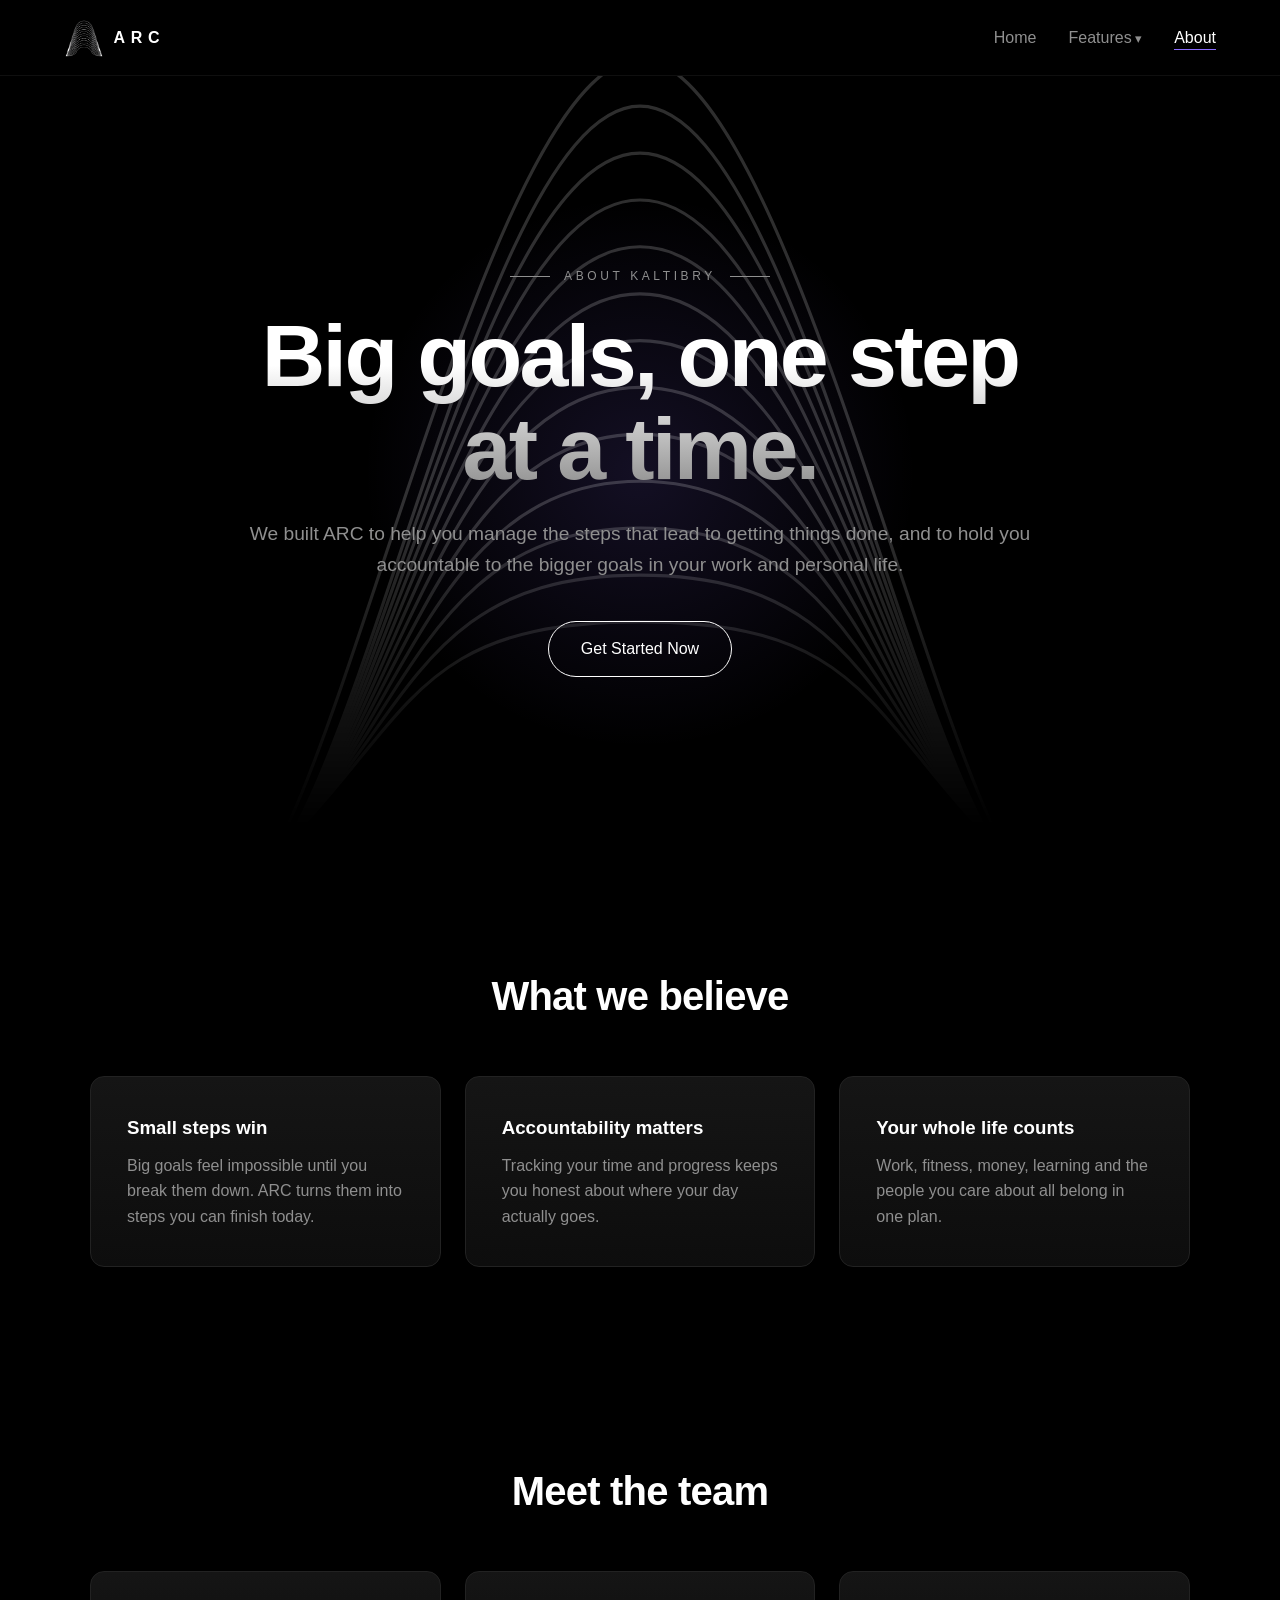
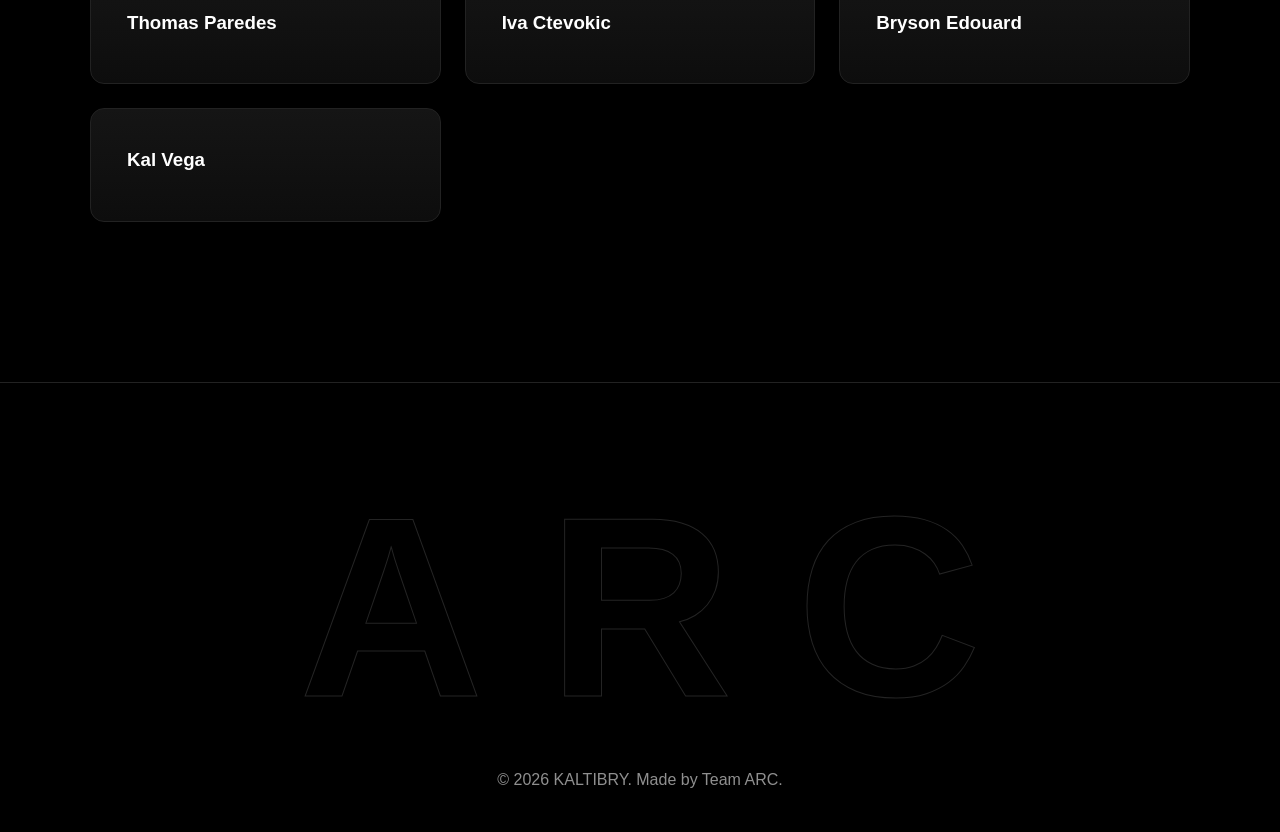
==== about.html @ 966d4d97 "aboutme page" ====
<!DOCTYPE html>
<html lang="en">

<head>
  <meta charset="UTF-8">
  <meta name="viewport" content="width=device-width, initial-scale=1.0">
  <meta name="description" content="About ARC by KALTIBRY: who we are, what we believe, and the team behind it.">
  <title>About | ARC</title>

  <link rel="stylesheet" href="css/styles.css">
</head>

<body>

  <header class="site-header">
    <a href="index.html" class="logo">
      <img src="images/arcofficial.png" alt="ARC logo" width="40" height="40">
      <span>ARC</span>
    </a>

    <nav aria-label="Main navigation">
      <ul class="nav-links">
        <li><a href="index.html">Home</a></li>
        <li class="dropdown">
          <a href="features.html" class="dropdown-toggle">Features</a>
          <ul class="dropdown-menu">
            <li><a href="features.html#work">Work</a></li>
            <li><a href="features.html#fitness">Fitness</a></li>
            <li><a href="features.html#finances">Finances</a></li>
            <li><a href="features.html#learning">Learning</a></li>
            <li><a href="features.html#personal">Personal</a></li>
            <li><a href="features.html#relationships">Relationships</a></li>
            <li><a href="features.html#projects">Projects</a></li>
            <li><a href="features.html#custom">Custom</a></li>
            <li><a href="features.html#diet-plans">Diet Plans</a></li>
          </ul>
        </li>
        <!-- aria-current moved here, since this is the About page -->
        <li><a href="about.html" aria-current="page">About</a></li>
      </ul>
    </nav>
  </header>

  <main>
    <section class="hero">
      <p class="eyebrow">About KALTIBRY</p>
      <h1>Big goals, one step at a time.</h1>
      <p class="hero-text">
        We built ARC to help you manage the steps that lead to getting things done,
        and to hold you accountable to the bigger goals in your work and personal life.
      </p>
      <a href="getstarted.html" class="btn">Get Started Now</a>
    </section>

    <section class="features-preview" aria-labelledby="beliefs-heading">
      <h2 id="beliefs-heading">What we believe</h2>

      <div class="card-grid">
        <article class="card">
          <h3>Small steps win</h3>
          <p>Big goals feel impossible until you break them down. ARC turns them into steps you can finish today.</p>
        </article>

        <article class="card">
          <h3>Accountability matters</h3>
          <p>Tracking your time and progress keeps you honest about where your day actually goes.</p>
        </article>

        <article class="card">
          <h3>Your whole life counts</h3>
          <p>Work, fitness, money, learning and the people you care about all belong in one plan.</p>
        </article>
      </div>
    </section>

    <!-- TEAM: replace the placeholder names and roles with your real team.
         Need more people? Copy one whole <article> block and paste it below.
         Fewer? Delete a block. The grid adjusts on its own. -->
    <section class="features-preview" aria-labelledby="team-heading">
      <h2 id="team-heading">Meet the team</h2>

      <div class="card-grid">
        <article class="card">
          <h3>Thomas Paredes</h3>
        </article>

        <article class="card">
          <h3>Iva Ctevokic</h3>
        </article>

        <article class="card">
          <h3>Bryson Edouard</h3>
        </article>

        <article class="card">
          <h3>Kal Vega</h3>
        </article>
      </div>
    </section>
  </main>

  <footer class="site-footer">
    <p>&copy; 2026 KALTIBRY. Made by Team ARC.</p>
  </footer>
</body>
</html>
---- css/styles.css ----
/* COLOR VARIABLES */
:root {
  --bg: #000000;
  --surface: #0d0d0d;
  --surface-2: #151515;
  --text: #ffffff;
  --muted: #8f8f8f;
  --border: #222222;
  --border-hover: #4a4a4a;
  --purple: #8b6cff;
  --purple-glow: rgba(139, 108, 255, 0.35);
  --radius: 14px;
  --ease: cubic-bezier(0.22, 1, 0.36, 1);   /* a smooth "slow at the end" curve */
}


/* RESET & BASE  */
* {
  margin: 0;
  padding: 0;
  box-sizing: border-box;
}

html {
  scroll-behavior: smooth;
}

body {
  font-family: "Helvetica Neue", Arial, sans-serif;
  background: var(--bg);
  color: var(--text);
  line-height: 1.6;
  -webkit-font-smoothing: antialiased;
}

img {
  max-width: 100%;
  display: block;
}

a {
  color: inherit;
  text-decoration: none;
}


/* GLASS STICKY HEADER */
   
.site-header {
  position: sticky;
  top: 0;
  z-index: 50;
  display: flex;
  justify-content: space-between;
  align-items: center;
  padding: 1.1rem 5%;
  background: rgba(0, 0, 0, 0.6);
  backdrop-filter: blur(14px);
  -webkit-backdrop-filter: blur(14px);   /* Safari needs the -webkit- version */
  border-bottom: 1px solid rgba(255, 255, 255, 0.06);
}

.logo {
  display: flex;
  align-items: center;
  gap: 0.6rem;
  font-weight: 700;
  letter-spacing: 0.35em;
}

.nav-links {
  display: flex;
  gap: 2rem;
  list-style: none;
}


/* NAV UNDERLINE ANIMATION */

.nav-links > li > a {
  color: var(--muted);
  padding-bottom: 4px;
  background: linear-gradient(var(--text), var(--text)) no-repeat left bottom / 0% 1px;
  transition: color 0.3s, background-size 0.4s var(--ease);
}

.nav-links > li > a:hover {
  color: var(--text);
  background-size: 100% 1px;
}

/* purple underline */
.nav-links > li > a[aria-current="page"] {
  color: var(--text);
  background-image: linear-gradient(var(--purple), var(--purple));
  background-size: 100% 1px;
}


/* DROPDOWN MENU  */
  
.dropdown {
  position: relative;
}

.dropdown-toggle::after {
  content: " \25BE";   /* ▾ */
  font-size: 0.8em;
}

.dropdown-menu {
  position: absolute;
  top: 100%;
  left: 50%;
  min-width: 200px;
  margin-top: 0.75rem;
  padding: 0.5rem;
  list-style: none;
  background: rgba(13, 13, 13, 0.92);
  backdrop-filter: blur(14px);
  -webkit-backdrop-filter: blur(14px);
  border: 1px solid var(--border);
  border-radius: var(--radius);
  box-shadow: 0 25px 50px rgba(0, 0, 0, 0.7);
  z-index: 100;

  /* hidden state */
  opacity: 0;
  visibility: hidden;
  transform: translate(-50%, 8px);
  transition: opacity 0.25s, transform 0.35s var(--ease), visibility 0.25s;
}

/* invisible bridge so the menu doesn't close while the mouse moves from "Features" down to the menu */
.dropdown-menu::before {
  content: "";
  position: absolute;
  top: -0.75rem;
  left: 0;
  right: 0;
  height: 0.75rem;
}

/* visible state */
.dropdown:hover .dropdown-menu,
.dropdown:focus-within .dropdown-menu {
  opacity: 1;
  visibility: visible;
  transform: translate(-50%, 0);
}

.dropdown-menu a {
  display: block;
  padding: 0.55rem 1rem;
  border-radius: 8px;
  color: var(--muted);
  white-space: nowrap;
  transition: background 0.2s, color 0.2s, padding-left 0.3s var(--ease);
}

.dropdown-menu a:hover,
.dropdown-menu a:focus {
  background: var(--surface-2);
  color: var(--text);
  padding-left: 1.4rem;   /* small nudge to the right on hover */
}


/* IMMERSIVE HERO */

.hero {
  position: relative;
  min-height: 88vh;
  display: flex;
  flex-direction: column;
  align-items: center;
  justify-content: center;
  text-align: center;
  padding: 6rem 5%;
  overflow: hidden;   /* cuts off anything that floats outside the hero */
  isolation: isolate; /* keeps the z-index layers below contained */
}

.hero::before {
  content: "";
  position: absolute;
  inset: 0;   
  background: url("../images/arc-arches.svg") no-repeat center 55% / min(900px, 120%) auto;
  opacity: 0.18;
  z-index: -1;
  animation: float 10s ease-in-out infinite;

  /* fades the arches out toward the bottom */
  -webkit-mask-image: linear-gradient(180deg, #000 55%, transparent 95%);
  mask-image: linear-gradient(180deg, #000 55%, transparent 95%);
}

.hero::after {
  content: "";
  position: absolute;
  left: 50%;
  top: 50%;
  width: min(600px, 100%);
  height: min(600px, 100%);
  transform: translate(-50%, -50%);
  background: radial-gradient(circle, rgba(139, 108, 255, 0.14), transparent 65%);
  z-index: -2;
  animation: pulse 8s ease-in-out infinite;
}

/* keep the text column readable */
.hero > * {
  max-width: 800px;
}

/* @keyframes = a named animation. 0% is the start, 100% is the end. */
@keyframes float {
  0%, 100% { transform: translateY(0) scale(1); }
  50%      { transform: translateY(-18px) scale(1.02); }
}

@keyframes pulse {
  0%, 100% { opacity: 0.7; }
  50%      { opacity: 1; }
}

@keyframes fade-up {
  from { opacity: 0; transform: translateY(24px); }
  to   { opacity: 1; transform: translateY(0); }
}

/* line animation-delay */
.hero > * {
  animation: fade-up 1s var(--ease) both;
}
.hero > *:nth-child(1) { animation-delay: 0.1s; }
.hero > *:nth-child(2) { animation-delay: 0.25s; }
.hero > *:nth-child(3) { animation-delay: 0.4s; }
.hero > *:nth-child(4) { animation-delay: 0.55s; }

/* "— TEXT —" lines on both sides, matching the line in logo */
.eyebrow {
  display: inline-flex;
  align-items: center;
  gap: 0.9rem;
  color: var(--muted);
  text-transform: uppercase;
  letter-spacing: 0.3em;
  font-size: 0.75rem;
  margin-bottom: 1.5rem;
}

.eyebrow::before,
.eyebrow::after {
  content: "";
  width: 40px;
  height: 1px;
  background: currentColor;   
}

/* font size for screen width (vw) */
.hero h1 {
  font-size: clamp(2.6rem, 7vw, 5.5rem);
  line-height: 1.05;
  letter-spacing: -0.03em;
  margin-bottom: 1.5rem;

  background: linear-gradient(180deg, #ffffff 30%, #7a7a7a 110%);
  -webkit-background-clip: text;
  background-clip: text;
  color: transparent;
}

.hero-text {
  color: var(--muted);
  font-size: clamp(1rem, 1.6vw, 1.2rem);
  margin-bottom: 2.5rem;
}


/*  BUTTONS  */
.btn {
  display: inline-block;
  padding: 0.9rem 2rem;
  border: 1px solid var(--text);
  border-radius: 999px;
  font-size: 1rem;
  font-family: inherit;
  cursor: pointer;
  transition: background 0.3s, color 0.3s, box-shadow 0.4s, transform 0.3s var(--ease);
}

.btn:hover {
  background: var(--text);
  color: var(--bg);
  transform: translateY(-2px);
  box-shadow: 0 10px 30px -10px var(--purple-glow);  
}

.btn-solid {
  background: var(--text);
  color: var(--bg);
  font-weight: 600;
}

.btn-solid:hover {
  background: var(--bg);
  color: var(--text);
}


/* CARDS WITH HOVER LIFT */
.features-preview {
  padding: 6rem 5%;
}

.features-preview h2 {
  text-align: center;
  margin-bottom: 3rem;
  font-size: clamp(1.7rem, 3.5vw, 2.5rem);
  letter-spacing: -0.02em;
}

.card-grid {
  display: grid;
  grid-template-columns: repeat(3, 1fr);
  gap: 1.5rem;
  max-width: 1100px;
  margin: 0 auto;
}

.card {
  position: relative;
  background: linear-gradient(180deg, var(--surface-2), var(--surface));
  border: 1px solid var(--border);
  border-radius: var(--radius);
  padding: 2.25rem;
  transition: transform 0.5s var(--ease), border-color 0.3s, box-shadow 0.5s;
}

.card:hover {
  transform: translateY(-8px);
  border-color: var(--border-hover);
  box-shadow: 0 30px 60px -30px rgba(255, 255, 255, 0.12);
}

.card h3 {
  margin-bottom: 0.6rem;
}

.card p {
  color: var(--muted);
}


/* SCROLL REVEAL */

@keyframes reveal {
  from { opacity: 0; transform: translateY(50px) scale(0.97); }
  to   { opacity: 1; transform: translateY(0) scale(1); }
}

@supports (animation-timeline: view()) {
  .card,
  .group {
    animation: reveal linear both;
    animation-timeline: view();
    animation-range: entry 0% cover 25%;
  }
}


/* FOOTER WORDMARK */

.site-footer {
  position: relative;
  text-align: center;
  padding: 6rem 5% 2.5rem;
  margin-top: 4rem;
  color: var(--muted);
  border-top: 1px solid var(--border);
  overflow: hidden;
}

.site-footer::before {
  content: "ARC";
  display: block;
  font-size: clamp(5rem, 22vw, 16rem);
  font-weight: 700;
  letter-spacing: 0.25em;
  line-height: 1;
  margin-bottom: 2rem;
  margin-right: -0.25em;   
  color: transparent;
  -webkit-text-stroke: 1px rgba(255, 255, 255, 0.14);
}


/* FEATURES PAGE + FORM */
.page-intro {
  text-align: center;
  padding: 6rem 5% 3.5rem;
  max-width: 850px;
  margin: 0 auto;
}

.page-intro > * {
  animation: fade-up 1s var(--ease) both;
}
.page-intro > *:nth-child(2) { animation-delay: 0.15s; }
.page-intro > *:nth-child(3) { animation-delay: 0.3s; }
.page-intro > *:nth-child(4) { animation-delay: 0.45s; }

.page-intro h1 {
  font-size: clamp(2.1rem, 5vw, 3.5rem);
  line-height: 1.1;
  letter-spacing: -0.02em;
  margin-bottom: 1rem;
}

.jump-links {
  display: flex;
  flex-wrap: wrap;
  justify-content: center;
  gap: 0.6rem;
  list-style: none;
}

.jump-links a {
  display: block;
  padding: 0.45rem 1.1rem;
  border: 1px solid var(--border);
  border-radius: 999px;
  color: var(--muted);
  font-size: 0.9rem;
  transition: border-color 0.3s, color 0.3s, background 0.3s;
}

.jump-links a:hover {
  border-color: var(--text);
  color: var(--bg);
  background: var(--text);
}

.group {
  max-width: 900px;
  margin: 0 auto 2rem;
  padding: 2.75rem;
  background: linear-gradient(180deg, var(--surface-2), var(--surface));
  border: 1px solid var(--border);
  border-radius: var(--radius);
  scroll-margin-top: 6rem;  
  transition: border-color 0.4s, box-shadow 0.4s;
}

/* section gets a purple outline */
.group:target {
  border-color: var(--purple);
  box-shadow: 0 0 0 4px rgba(139, 108, 255, 0.1);
}

.group h2 {
  font-size: clamp(1.6rem, 3vw, 2.2rem);
  letter-spacing: -0.02em;
  margin-bottom: 0.75rem;
}

.group-overview {
  color: var(--muted);
  font-size: 1.1rem;
  margin-bottom: 1.75rem;
}

.group h3 {
  font-size: 0.75rem;
  text-transform: uppercase;
  letter-spacing: 0.2em;
  color: var(--muted);
  margin-bottom: 0.75rem;
}

.group-goals {
  list-style: none;
  margin-bottom: 2rem;
}

.group-goals li {
  position: relative;
  padding: 0.6rem 0 0.6rem 1.75rem;
  border-bottom: 1px solid var(--border);
}

.group-goals li::before {
  content: "";
  position: absolute;
  left: 0;
  top: 50%;
  width: 0.9rem;
  height: 1px;
  background: var(--text);
}

.signup-form {
  display: flex;
  flex-direction: column;
  gap: 0.5rem;
  max-width: 440px;
  margin: 0 auto 3rem;
  padding: 2.5rem;
  background: linear-gradient(180deg, var(--surface-2), var(--surface));
  border: 1px solid var(--border);
  border-radius: var(--radius);
  animation: fade-up 1s var(--ease) 0.3s both;
}

.signup-form label {
  font-size: 0.85rem;
  color: var(--muted);
  letter-spacing: 0.05em;
}

.signup-form input,
.signup-form select {
  padding: 0.85rem 1rem;
  margin-bottom: 1rem;
  background: var(--bg);
  color: var(--text);
  border: 1px solid var(--border);
  border-radius: 10px;
  font-size: 1rem;
  font-family: inherit;
  transition: border-color 0.3s;
}

.signup-form input:hover,
.signup-form select:hover {
  border-color: var(--border-hover);
}

.signup-form button {
  margin-top: 0.5rem;
}


/* lil stuff */

::selection {
  background: var(--purple);
  color: #ffffff;
}

:focus-visible {
  outline: 2px solid var(--purple);
  outline-offset: 3px;
}

html {
  scrollbar-color: #333333 var(--bg);   /* Firefox */
  scrollbar-width: thin;
}

::-webkit-scrollbar {                     /* Chrome | Edge |  Safari */
  width: 10px;
}

::-webkit-scrollbar-track {
  background: var(--bg);
}

::-webkit-scrollbar-thumb {
  background: #333333;
  border-radius: 999px;
  border: 2px solid var(--bg);
}


/* different media */

/* TABLET: 1024px and below */
@media (max-width: 1024px) {
  .card-grid {
    grid-template-columns: repeat(2, 1fr);
  }

  .group {
    margin: 0 5% 1.5rem;
  }

  .hero {
    min-height: 75vh;
  }
}

/* PHONE: 600px and below */
@media (max-width: 600px) {
  .site-header {
    flex-direction: column;
    gap: 0.9rem;
    padding: 1rem 5%;
  }

  .nav-links {
    gap: 1.5rem;
    flex-wrap: wrap;
    justify-content: center;
  }

  .hero {
    min-height: auto;
    padding: 5rem 6% 4rem;
  }

  .hero::before {
    background-size: 150% auto;  
  }

  .card-grid {
    grid-template-columns: 1fr;
  }

  .page-intro {
    padding: 3.5rem 5% 2rem;
  }

  .group {
    padding: 1.75rem;
    scroll-margin-top: 9rem;  
  }

  .group .btn {
    display: block;
    text-align: center;
  }

  .signup-form {
    margin: 0 5% 3rem;
    padding: 1.75rem;
  }
}
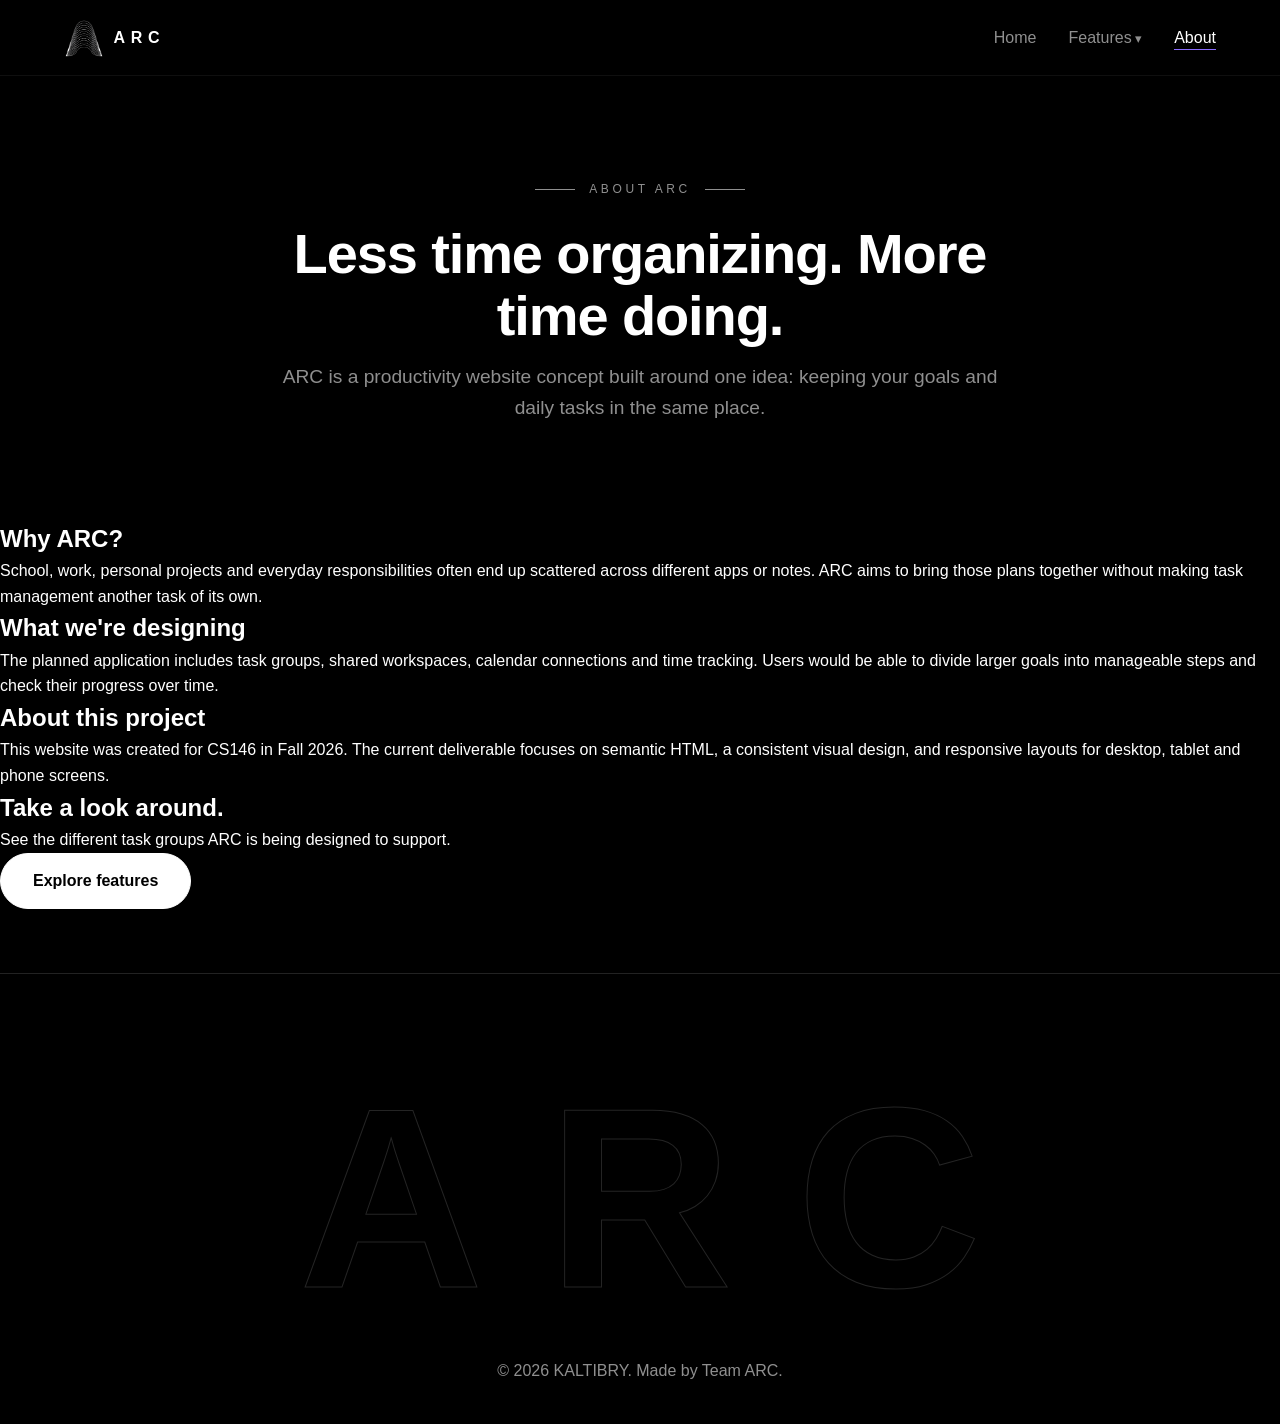
==== commit cdaffc3c: "Revise about.html with updated project info Updated the about page with new project details and impr" ====
--- a/about.html
+++ b/about.html
@@ -1,28 +1,35 @@
 <!DOCTYPE html>
 <html lang="en">
+<head>
 
-<head>
+  <!-- page details and stylesheet -->
+
   <meta charset="UTF-8">
   <meta name="viewport" content="width=device-width, initial-scale=1.0">
-  <meta name="description" content="About ARC by KALTIBRY: who we are, what we believe, and the team behind it.">
+  <meta name="description" content="Learn about ARC, a student project and productivity website concept.">
   <title>About | ARC</title>
-
   <link rel="stylesheet" href="css/styles.css">
 </head>
-
 <body>
 
+  <!-- header with the logo and navigation -->
+
   <header class="site-header">
-    <a href="index.html" class="logo">
-      <img src="images/arcofficial.png" alt="ARC logo" width="40" height="40">
+    <a href="index.html" class="logo" aria-label="ARC home">
+      <img src="images/arcofficial.png" alt="" width="40" height="40">
       <span>ARC</span>
     </a>
+
+    <!-- main links and the features dropdown -->
 
     <nav aria-label="Main navigation">
       <ul class="nav-links">
         <li><a href="index.html">Home</a></li>
         <li class="dropdown">
           <a href="features.html" class="dropdown-toggle">Features</a>
+
+          <!-- dropdown links for the task groups -->
+
           <ul class="dropdown-menu">
             <li><a href="features.html#work">Work</a></li>
             <li><a href="features.html#fitness">Fitness</a></li>
@@ -35,72 +42,59 @@
             <li><a href="features.html#diet-plans">Diet Plans</a></li>
           </ul>
         </li>
-        <!-- aria-current moved here, since this is the About page -->
         <li><a href="about.html" aria-current="page">About</a></li>
       </ul>
     </nav>
   </header>
+  <main>
 
-  <main>
-    <section class="hero">
-      <p class="eyebrow">About KALTIBRY</p>
-      <h1>Big goals, one step at a time.</h1>
-      <p class="hero-text">
-        We built ARC to help you manage the steps that lead to getting things done,
-        and to hold you accountable to the bigger goals in your work and personal life.
-      </p>
-      <a href="getstarted.html" class="btn">Get Started Now</a>
+    <!-- about page title and intro -->
+
+    <section class="page-intro">
+      <p class="eyebrow">About ARC</p>
+      <h1>Less time organizing. More time doing.</h1>
+      <p class="hero-text">ARC is a productivity website concept built around one idea: keeping your goals and daily tasks in the same place.</p>
     </section>
 
-    <section class="features-preview" aria-labelledby="beliefs-heading">
-      <h2 id="beliefs-heading">What we believe</h2>
+    <!-- main information about arc -->
 
-      <div class="card-grid">
-        <article class="card">
-          <h3>Small steps win</h3>
-          <p>Big goals feel impossible until you break them down. ARC turns them into steps you can finish today.</p>
-        </article>
+    <section class="about-content">
 
-        <article class="card">
-          <h3>Accountability matters</h3>
-          <p>Tracking your time and progress keeps you honest about where your day actually goes.</p>
-        </article>
+      <!-- why we came up with arc -->
 
-        <article class="card">
-          <h3>Your whole life counts</h3>
-          <p>Work, fitness, money, learning and the people you care about all belong in one plan.</p>
-        </article>
-      </div>
+      <article class="about-block">
+        <h2>Why ARC?</h2>
+        <p>School, work, personal projects and everyday responsibilities often end up scattered across different apps or notes. ARC aims to bring those plans together without making task management another task of its own.</p>
+      </article>
+      <article class="about-block">
+
+        <!-- planned features of the app -->
+
+        <h2>What we're designing</h2>
+        <p>The planned application includes task groups, shared workspaces, calendar connections and time tracking. Users would be able to divide larger goals into manageable steps and check their progress over time.</p>
+      </article>
+      <article class="about-block">
+
+        <!-- details about the class project -->
+
+        <h2>About this project</h2>
+        <p>This website was created for CS146 in Fall 2026. The current deliverable focuses on semantic HTML, a consistent visual design, and responsive layouts for desktop, tablet and phone screens.</p>
+      </article>
     </section>
 
-    <!-- TEAM: replace the placeholder names and roles with your real team.
-         Need more people? Copy one whole <article> block and paste it below.
-         Fewer? Delete a block. The grid adjusts on its own. -->
-    <section class="features-preview" aria-labelledby="team-heading">
-      <h2 id="team-heading">Meet the team</h2>
+    <!-- link back to the features page -->
 
-      <div class="card-grid">
-        <article class="card">
-          <h3>Thomas Paredes</h3>
-        </article>
-
-        <article class="card">
-          <h3>Iva Ctevokic</h3>
-        </article>
-
-        <article class="card">
-          <h3>Bryson Edouard</h3>
-        </article>
-
-        <article class="card">
-          <h3>Kal Vega</h3>
-        </article>
-      </div>
+    <section class="home-cta">
+      <h2>Take a look around.</h2>
+      <p>See the different task groups ARC is being designed to support.</p>
+      <a href="features.html" class="btn btn-solid">Explore features</a>
     </section>
   </main>
+
+  <!-- page footer -->
 
   <footer class="site-footer">
     <p>&copy; 2026 KALTIBRY. Made by Team ARC.</p>
   </footer>
 </body>
-</html>+</html>
